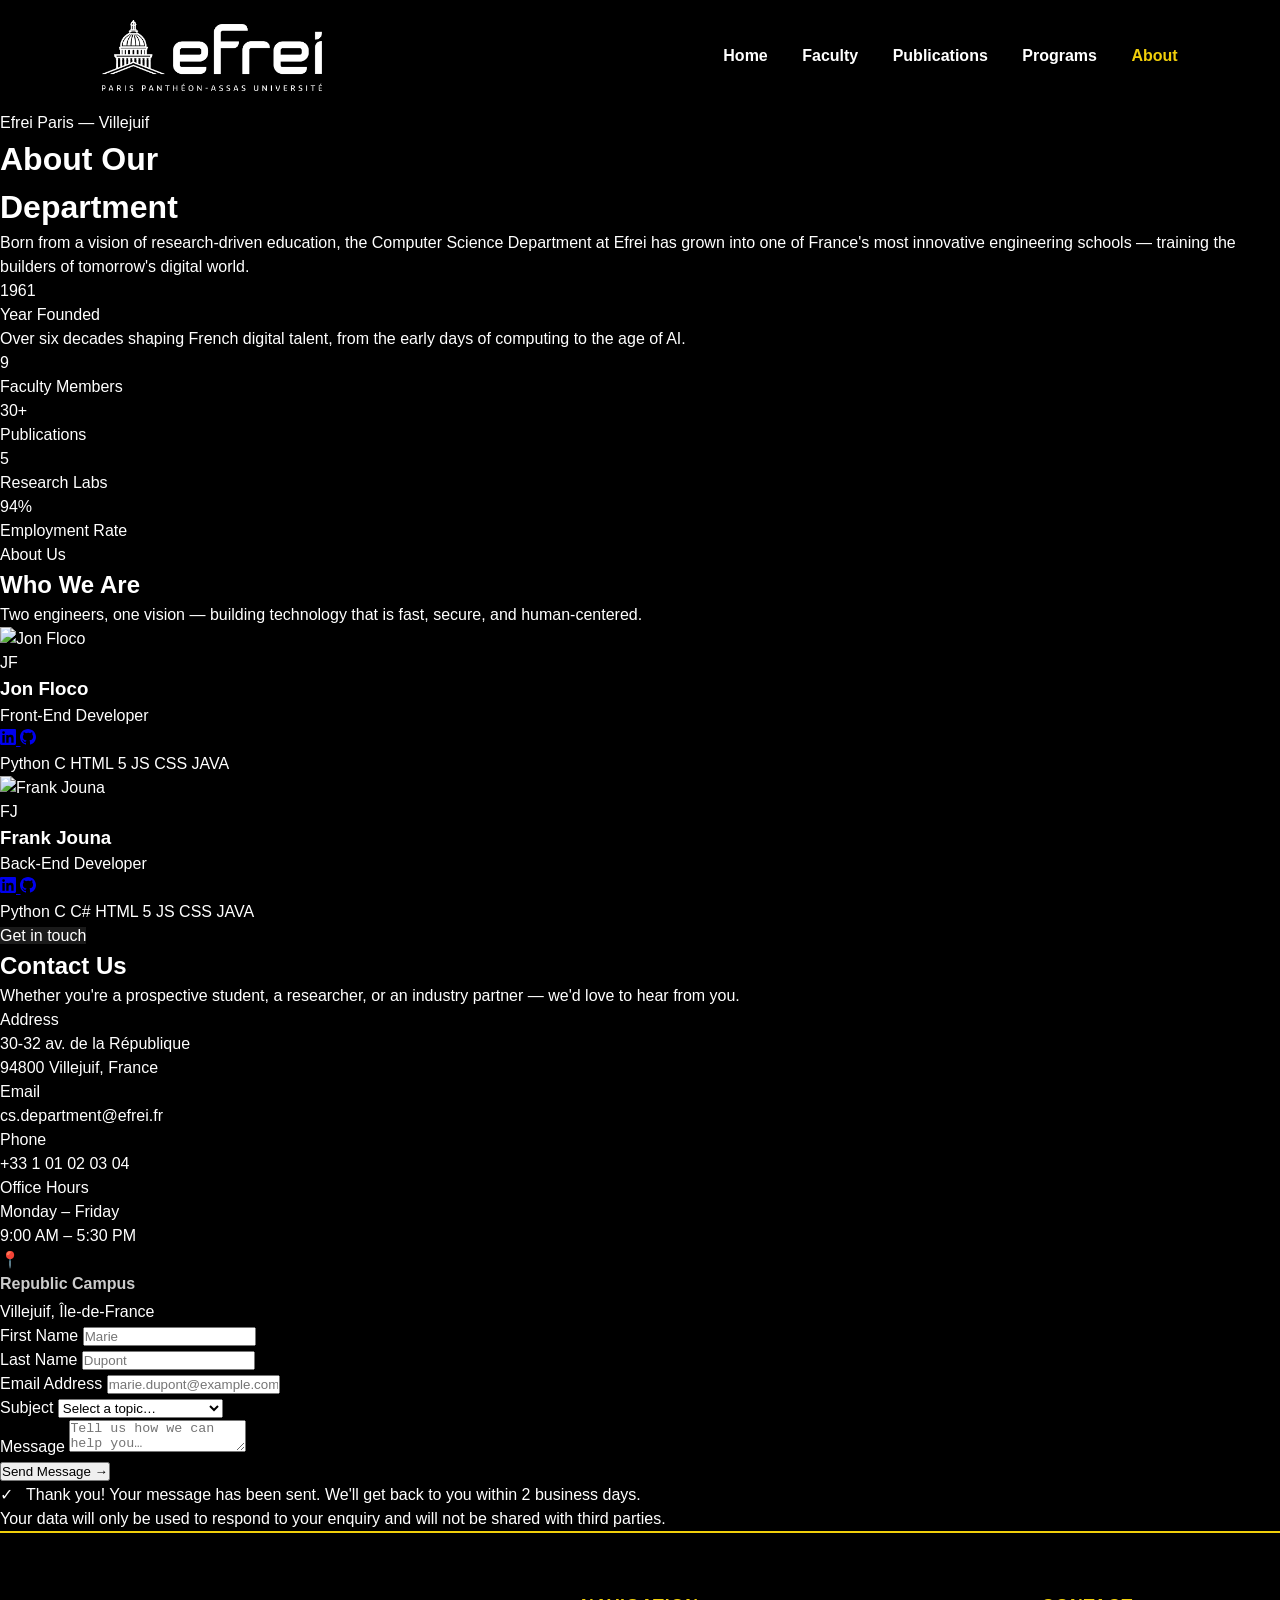
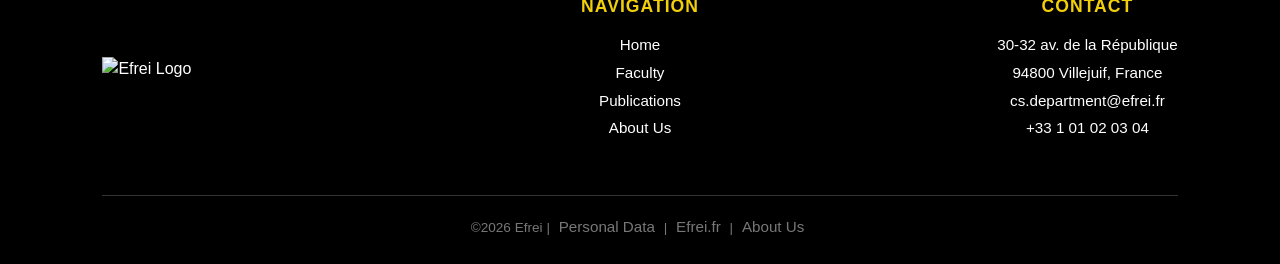
==== html/about.html @ e3a04078 "Refactor: move about.html script in an external file" ====
<!DOCTYPE html>
<html lang="fr">
<head>
    <meta charset="UTF-8">
    <meta name="viewport" content="width=device-width, initial-scale=1.0">
    <title>About Us - Efrei CS Department</title>
    <link rel="stylesheet" href="../css/style.css">
</head>
<body>

<!-- ══ HEADER ══ -->
<header class="header">
    <img class="logo-efrei" src="../img/logoEfrei.png" alt="Efrei Logo" />
    <nav class="navbar">
        <a href="../index.html">Home</a>
        <a href="faculty.html">Faculty</a>
        <a href="publications.html">Publications</a>
        <a href="programs.html">Programs</a>
        <a href="about.html" class="active">About</a>
    </nav>
</header>

<!-- ══ MAIN ══ -->
<main>

    <!-- Hero -->
    <div class="about-hero">
        <div>
            <span class="about-hero-eyebrow">Efrei Paris — Villejuif</span>
            <h1 class="about-hero-title">
                About <span>Our</span><br>Department
            </h1>
            <p class="about-hero-desc">
                Born from a vision of research-driven education, the Computer Science Department at Efrei
                has grown into one of France's most innovative engineering schools — training the builders
                of tomorrow's digital world.
            </p>
        </div>
        <div class="about-hero-right">
            <div class="about-stat-card">
                <div class="stat-number">1961</div>
                <div class="stat-label">Year Founded</div>
                <div class="stat-desc">Over six decades shaping French digital talent, from the early days of computing to the age of AI.</div>
            </div>
            <div class="about-stat-card">
                <div class="stat-number">9</div>
                <div class="stat-label">Faculty Members</div>
            </div>
            <div class="about-stat-card">
                <div class="stat-number">30+</div>
                <div class="stat-label">Publications</div>
            </div>
            <div class="about-stat-card">
                <div class="stat-number">5</div>
                <div class="stat-label">Research Labs</div>
            </div>
            <div class="about-stat-card">
                <div class="stat-number">94%</div>
                <div class="stat-label">Employment Rate</div>
            </div>
        </div>
    </div>

    <!-- About Us Section -->
    <!-- About Us Section -->
    <section class="about-section" id="about">
        <div class="about-section-left">
            <span class="section-tag">About Us</span>
            <h2 class="about-section-title">Who <span>We</span> Are</h2>
            <div class="missions-accent-line"></div>
            <p class="about-lead">
                Two engineers, one vision — building technology that is fast, secure, and human-centered.
            </p>
        </div>

        <div class="team-grid">

            <!-- Jon -->
            <div class="team-card">
                <div class="team-card-photo">
                    <img src="../img/lolo.png" alt="Jon Floco" onerror="this.parentElement.classList.add('no-photo')">
                    <div class="team-card-photo-fallback">JF</div>
                </div>
                <div class="team-card-body">
                    <div class="team-card-header">
                        <div>
                            <h3 class="team-card-name">Jon Floco</h3>
                            <span class="team-card-role">Front-End Developer</span>
                        </div>
                        <div class="team-card-socials">
                            <a href="#" class="team-social-link" title="LinkedIn">
                                <svg width="16" height="16" viewBox="0 0 24 24" fill="currentColor"><path d="M20.45 20.45h-3.55v-5.57c0-1.33-.03-3.04-1.85-3.04-1.85 0-2.13 1.45-2.13 2.94v5.67H9.37V9h3.41v1.56h.05c.47-.9 1.63-1.85 3.35-1.85 3.58 0 4.25 2.36 4.25 5.43v6.31zM5.34 7.43a2.06 2.06 0 1 1 0-4.12 2.06 2.06 0 0 1 0 4.12zm1.78 13.02H3.56V9h3.56v11.45zM22.22 0H1.77C.79 0 0 .77 0 1.72v20.56C0 23.23.79 24 1.77 24h20.45c.98 0 1.78-.77 1.78-1.72V1.72C24 .77 23.2 0 22.22 0z"/></svg>
                            </a>
                            <a href="#" class="team-social-link" title="GitHub">
                                <svg width="16" height="16" viewBox="0 0 24 24" fill="currentColor"><path d="M12 0C5.37 0 0 5.37 0 12c0 5.3 3.44 9.8 8.2 11.38.6.1.82-.26.82-.58v-2.03c-3.34.72-4.04-1.6-4.04-1.6-.55-1.4-1.34-1.77-1.34-1.77-1.09-.74.08-.73.08-.73 1.2.08 1.84 1.24 1.84 1.24 1.07 1.83 2.8 1.3 3.49 1 .1-.78.42-1.3.76-1.6-2.67-.3-5.47-1.33-5.47-5.93 0-1.31.47-2.38 1.24-3.22-.14-.3-.54-1.52.1-3.18 0 0 1.01-.32 3.3 1.23a11.5 11.5 0 0 1 3-.4c1.02 0 2.04.13 3 .4 2.28-1.55 3.29-1.23 3.29-1.23.64 1.66.24 2.88.12 3.18.77.84 1.23 1.91 1.23 3.22 0 4.61-2.81 5.63-5.48 5.92.43.37.81 1.1.81 2.22v3.29c0 .32.22.69.83.57C20.57 21.8 24 17.3 24 12c0-6.63-5.37-12-12-12z"/></svg>
                            </a>
                        </div>
                    </div>
                    <div class="team-card-skills">
                        <span class="skill-tag">Python</span>
                        <span class="skill-tag">C</span>
                        <span class="skill-tag">HTML 5</span>
                        <span class="skill-tag">JS</span>
                        <span class="skill-tag">CSS</span>
                        <span class="skill-tag">JAVA</span>
                    </div>
                </div>
            </div>

            <!-- Frank -->
            <div class="team-card">
                <div class="team-card-photo">
                    <img src="../img/mat.png" alt="Frank Jouna" onerror="this.parentElement.classList.add('no-photo')">
                    <div class="team-card-photo-fallback">FJ</div>
                </div>
                <div class="team-card-body">
                    <div class="team-card-header">
                        <div>
                            <h3 class="team-card-name">Frank Jouna</h3>
                            <span class="team-card-role">Back-End Developer</span>
                        </div>
                        <div class="team-card-socials">
                            <a href="#" class="team-social-link" title="LinkedIn">
                                <svg width="16" height="16" viewBox="0 0 24 24" fill="currentColor"><path d="M20.45 20.45h-3.55v-5.57c0-1.33-.03-3.04-1.85-3.04-1.85 0-2.13 1.45-2.13 2.94v5.67H9.37V9h3.41v1.56h.05c.47-.9 1.63-1.85 3.35-1.85 3.58 0 4.25 2.36 4.25 5.43v6.31zM5.34 7.43a2.06 2.06 0 1 1 0-4.12 2.06 2.06 0 0 1 0 4.12zm1.78 13.02H3.56V9h3.56v11.45zM22.22 0H1.77C.79 0 0 .77 0 1.72v20.56C0 23.23.79 24 1.77 24h20.45c.98 0 1.78-.77 1.78-1.72V1.72C24 .77 23.2 0 22.22 0z"/></svg>
                            </a>
                            <a href="#" class="team-social-link" title="GitHub">
                                <svg width="16" height="16" viewBox="0 0 24 24" fill="currentColor"><path d="M12 0C5.37 0 0 5.37 0 12c0 5.3 3.44 9.8 8.2 11.38.6.1.82-.26.82-.58v-2.03c-3.34.72-4.04-1.6-4.04-1.6-.55-1.4-1.34-1.77-1.34-1.77-1.09-.74.08-.73.08-.73 1.2.08 1.84 1.24 1.84 1.24 1.07 1.83 2.8 1.3 3.49 1 .1-.78.42-1.3.76-1.6-2.67-.3-5.47-1.33-5.47-5.93 0-1.31.47-2.38 1.24-3.22-.14-.3-.54-1.52.1-3.18 0 0 1.01-.32 3.3 1.23a11.5 11.5 0 0 1 3-.4c1.02 0 2.04.13 3 .4 2.28-1.55 3.29-1.23 3.29-1.23.64 1.66.24 2.88.12 3.18.77.84 1.23 1.91 1.23 3.22 0 4.61-2.81 5.63-5.48 5.92.43.37.81 1.1.81 2.22v3.29c0 .32.22.69.83.57C20.57 21.8 24 17.3 24 12c0-6.63-5.37-12-12-12z"/></svg>
                            </a>
                        </div>
                    </div>
                    <div class="team-card-skills">
                        <span class="skill-tag">Python</span>
                        <span class="skill-tag">C</span>
                        <span class="skill-tag">C#</span>
                        <span class="skill-tag">HTML 5</span>
                        <span class="skill-tag">JS</span>
                        <span class="skill-tag">CSS</span>
                        <span class="skill-tag">JAVA</span>
                    </div>
                </div>
            </div>

        </div>
    </section>

    <!-- Contact Us Section -->
    <section class="contact-section" id="contact">
        <div class="contact-header">
            <div>
                <span class="section-tag" style="background:#1a1a1a;">Get in touch</span>
                <h2 class="contact-heading">Contact <span>Us</span></h2>
            </div>
            <p class="contact-subtext">
                Whether you're a prospective student, a researcher, or an industry partner —
                we'd love to hear from you.
            </p>
        </div>

        <div class="contact-layout">

            <!-- Info -->
            <div class="contact-info-block">
                <div class="contact-info-item">
                    <div class="contact-info-label">Address</div>
                    <div class="contact-info-value">
                        30-32 av. de la République<br>
                        94800 Villejuif, France
                    </div>
                </div>
                <div class="contact-info-item">
                    <div class="contact-info-label">Email</div>
                    <div class="contact-info-value">cs.department@efrei.fr</div>
                </div>
                <div class="contact-info-item">
                    <div class="contact-info-label">Phone</div>
                    <div class="contact-info-value">+33 1 01 02 03 04</div>
                </div>
                <div class="contact-info-item">
                    <div class="contact-info-label">Office Hours</div>
                    <div class="contact-info-value">
                        Monday – Friday<br>
                        9:00 AM – 5:30 PM
                    </div>
                </div>
                <div class="contact-map-placeholder">
                    <span>📍</span>
                    <div>
                        <strong style="color:#ccc; display:block; margin-bottom:4px;">Republic Campus</strong>
                        <span>Villejuif, Île-de-France</span>
                    </div>
                </div>
            </div>

            <!-- Form -->
            <div class="contact-form">
                <div class="form-row">
                    <div class="form-group">
                        <label class="form-label" for="firstName">First Name</label>
                        <input class="form-input" type="text" id="firstName" placeholder="Marie" required>
                    </div>
                    <div class="form-group">
                        <label class="form-label" for="lastName">Last Name</label>
                        <input class="form-input" type="text" id="lastName" placeholder="Dupont" required>
                    </div>
                </div>

                <div class="form-group">
                    <label class="form-label" for="email">Email Address</label>
                    <input class="form-input" type="email" id="email" placeholder="marie.dupont@example.com" required>
                </div>

                <div class="form-group">
                    <label class="form-label" for="subject">Subject</label>
                    <select class="form-select" id="subject">
                        <option value="" disabled selected>Select a topic…</option>
                        <option>Admissions &amp; Programs</option>
                        <option>Research Collaboration</option>
                        <option>Industry Partnership</option>
                        <option>Press &amp; Media</option>
                        <option>Other</option>
                    </select>
                </div>

                <div class="form-group">
                    <label class="form-label" for="message">Message</label>
                    <textarea class="form-textarea" id="message" placeholder="Tell us how we can help you…" required></textarea>
                </div>

                <button class="form-submit" onclick="handleSubmit(event)">
                    Send Message &#8594;
                </button>

                <div class="form-success" id="formSuccess">
                    ✓ &nbsp; Thank you! Your message has been sent. We'll get back to you within 2 business days.
                </div>

                <p class="form-note">
                    Your data will only be used to respond to your enquiry and will not be shared with third parties.
                </p>
            </div>
        </div>
    </section>

</main>

<!-- ══ FOOTER ══ -->
<footer class="footer">
    <div class="footer-main">
        <div class="footer-logo">
            <img class="logo-efrei-footer" src="img/logoEfrei.png" alt="Efrei Logo" />
        </div>
        <div class="footer-nav">
            <h3>NAVIGATION</h3>
            <a href="index.html">Home</a>
            <a href="html/faculty.html">Faculty</a>
            <a href="html/publications.html">Publications</a>
            <a href="about.html">About Us</a>
        </div>
        <div class="footer-contact">
            <div class="contact-info">
                <h3>CONTACT</h3>
                <p>30-32 av. de la République</p>
                <p>94800 Villejuif, France</p>
                <p>cs.department@efrei.fr</p>
                <p>+33 1 01 02 03 04</p>
            </div>
        </div>
    </div>
    <div class="footer-bottom">
        <p>©2026 Efrei | <a href="#">Personal Data</a> | <a href="https://efrei.fr">Efrei.fr</a> | <a href="#">About Us</a></p>
    </div>
</footer>

<script src="../js/scriptAbout.js"></script>

</body>
</html>
---- css/style.css ----
/* CONFIGURATION GÉNÉRALE */
* {
    box-sizing: border-box;
    margin: 0;
    padding: 0;
}

body {
    font-family: 'Inter', Helvetica, Arial, sans-serif;
    background-color: #000000;
    color: #ffffff;
    line-height: 1.5;
}

/* HEADER & NAVBAR */
.header {
    display: flex;
    justify-content: space-between;
    align-items: center;
    padding: 20px 8%;
    background-color: #000000;
}

.logo-efrei {
    width: 220px;
    height: auto;
}

.navbar a {
    color: #ffffff;
    text-decoration: none;
    margin-left: 30px;
    font-weight: 700;
}

.navbar a:hover, .navbar a.active {
    color: #f1cf0a;
}

/* HERO SECTION & CONTROLS */
.hero-section {
    background-color: #ffffff;
    color: #000000;
    padding: 80px 10%;
    text-align: center;
}

.page-title h1 {
    font-size: 3.5rem;
    margin-bottom: 15px;
}

.page-title p {
    font-size: 1.4rem;
    color: #555;
    margin-bottom: 80px;
}

.controls {
    display: flex;
    flex-direction: column;
    align-items: center;
    gap: 25px;
}

.search-box {
    display: flex;
    gap: 15px;
}

#searchInput, #roleFilter {
    padding: 15px 25px;
    font-size: 1rem;
    border: 2px solid #000;
    border-radius: 30px;
    width: 380px;
    outline: none;
}

#searchBtn {
    padding: 15px 35px;
    background-color: #000;
    color: #fff;
    border: none;
    border-radius: 10px;
    cursor: pointer;
    font-weight: bold;
    transition: all 0.3s ease;
}

#searchBtn:hover {
    background-color: #f1cf0a;
    color: #000;
    transform: translateY(-2px);
}

.filter-sort-row {
    display: flex;
    justify-content: space-between;
    align-items: center;
    width: 100%;
    max-width: 1100px;
}

.category-buttons {
    display: flex;
    gap: 15px;
}

.cat-btn {
    background: #000;
    color: #fff;
    border: none;
    padding: 12px 25px;
    border-radius: 30px;
    cursor: pointer;
    font-weight: 600;
    transition: 0.3s;
}

.cat-btn.active, .cat-btn:hover {
    background: #f1cf0a;
    color: #000;
}

.sort-box {
    display: flex;
    align-items: center;
    gap: 10px;
    color: #000;
    font-weight: bold;
}

.sort-box select {
    background: #fff;
    color: #000;
    border: 1px solid #ccc;
    border-radius: 5px;
    padding: 8px 15px;
    outline: none;
    font-weight: bold;
    cursor: pointer;
}

/* FACULTY */
.faculty-grid {
    background-color: #000000;
    display: grid;
    grid-template-columns: repeat(3, 1fr);
    gap: 40px;
    padding: 60px 10%;
    max-width: 1400px;
    margin: 0 auto;
}

.person-card {
    background-color: #ffffff;
    color: #000000;
    padding: 30px;
    border-radius: 15px;
    text-align: center;
    cursor: pointer;
    transition: all 0.3s ease-in-out;
    box-shadow: 0 4px 15px rgba(0, 0, 0, 0.1);
    position: relative;
    top: 0;
}

.person-card:hover {
    transform: translateY(-10px) scale(1.02);
    box-shadow: 0 15px 30px rgba(241, 207, 10, 0.2);
}

.person-card:hover .name {
    color: #f1cf0a;
    transition: color 0.3s ease;
}

.person-card:hover .photo-area {
    background-color: #d0d0d0;
    transition: background-color 0.3s ease;
}

.photo-area {
    width: 100%;
    aspect-ratio: 1 / 1;
    object-fit: cover;
    object-position: center;

    border-radius: 10px;
    margin-bottom: 20px;
}

.modal-photo {
    width: 180px;
    height: 180px;
    object-fit: cover;
    object-position: center;
    border-radius: 15px;
    background-color: #e0e0e0;
}

.name {
    font-size: 1.6rem;
    font-weight: 800;
    margin-bottom: 8px;
}

.role {
    font-size: 1.1rem;
    color: #666;
}

/* PUBLICATIONS */
.publications-list {
    background: #000;
    padding: 60px 10%;
}

.pub-card {
    background: #fff;
    color: #000;
    display: flex;
    margin-bottom: 30px;
    border-radius: 10px;
    overflow: hidden;
    height: 220px;
}

.pub-image {
    width: 250px;
    background: #e0e0e0;
    flex-shrink: 0;

    object-fit: cover;
    object-position: center;
}

.pub-content {
    padding: 25px;
    flex-grow: 1;
    display: flex;
    flex-direction: column;
    position: relative;
}

.pub-meta {
    color: #666;
    font-size: 0.9rem;
    margin-bottom: 10px;
}

.pub-title {
    font-size: 1.5rem;
    margin-bottom: 15px;
}

.pub-desc {
    color: #444;
    line-height: 1.4;
}

.read-btn {
    position: absolute;
    bottom: 20px;
    right: 25px;
    background: #000;
    color: #fff;
    padding: 8px 25px;
    border-radius: 5px;
    cursor: pointer;
    transition: all 0.3s ease;
    border: none;
}

.read-btn:hover {
    background: #f1cf0a;
    color: #000;
    transform: scale(1.1);
}

/* PROGRAMS */
.programs-container {
    background-color: #000;
    padding: 60px 10%;
}

.year-row {
    margin-bottom: 80px;
    transition: opacity 0.4s ease;
}

.year-title {
    color: #fff;
    font-size: 2.5rem;
    margin-bottom: 30px;
    border-left: 5px solid #f1cf0a;
    padding-left: 20px;
}

.carousel-container {
    overflow-x: auto;
    padding: 20px 0;
    scrollbar-width: none;
}

.carousel-container::-webkit-scrollbar {
    display: none;
}

.carousel-track {
    display: flex;
    gap: 40px;
    perspective: 1000px;
}

.course-card {
    min-width: 45%;
    background: #fff;
    color: #000;
    padding: 30px;
    border-radius: 20px;
    cursor: pointer;
    transition: transform 0.3s ease, box-shadow 0.3s ease;
    position: relative;
    top: 0;
}

.course-card:hover {
    transform: scale(1.05);
    box-shadow: 0 15px 35px rgba(241, 207, 10, 0.4);
}

.card-header {
    display: flex;
    gap: 10px;
    margin-bottom: 20px;
}

.badge {
    background: #000;
    color: #fff;
    padding: 5px 12px;
    border-radius: 5px;
    font-size: 0.8rem;
    font-weight: bold;
    text-transform: uppercase;
}

.course-card h3 {
    font-size: 1.8rem;
    margin-bottom: 15px;
}

/* SYLLABUS */
.syllabus-table {
    width: 100%;
    border-collapse: collapse;
    margin-top: 20px;
    background: #fff;
    font-size: 0.9rem;
}

.syllabus-table td {
    padding: 12px 15px;
    border: 1px solid #eee;
    vertical-align: top;
    line-height: 1.4;
    color: #333;
}

table.syllabus-table td.syll-cat {
    width: 150px;
    font-weight: bold;
    background-color: #f9f9f9;
    color: #004a99;
    text-transform: uppercase;
    font-size: 0.75rem;
}

.modal-divider {
    border: 0;
    height: 1px;
    background: #eee;
    margin: 30px 0;
}

.programs-modal {
    max-height: 90vh;
    overflow-y: auto;
}

/* --- PLANNING & GRID --- */
.planning-header {
    display: flex;
    justify-content: space-between;
    align-items: center;
    margin-bottom: 20px;
}

.nav-btn {
    background: #000;
    color: #fff;
    border: none;
    padding: 8px 15px;
    border-radius: 5px;
    cursor: pointer;
    font-weight: bold;
    transition: 0.3s;
}

.nav-btn:hover {
    background: #f1cf0a;
    color: #000;
}

#weekLabel {
    font-weight: bold;
    min-width: 150px;
    text-align: center;
}

.calendar-grid {
    display: grid;
    grid-template-columns: repeat(5, 1fr);
    gap: 10px;
    background: #f4f4f4;
    padding: 15px;
    border-radius: 10px;
}

.day-column {
    display: flex;
    flex-direction: column;
    gap: 10px;
    background: #fff;
    border-radius: 8px;
    padding: 10px;
    min-height: 300px;
}

.day-header {
    font-weight: bold;
    text-align: center;
    padding-bottom: 10px;
    border-bottom: 2px solid #eee;
    margin-bottom: 5px;
}

.day-header.active {
    color: #f1cf0a;
}

.event-cell {
    min-height: 60px;
    display: flex;
    align-items: center;
}

.event-bar {
    width: 100%;
    padding: 8px;
    font-size: 0.75rem;
    font-weight: bold;
    border-radius: 5px;
    line-height: 1.2;
}

.event-bar.empty {
    background: transparent;
    border: none;
}

.calendar-base {
    display: none;
    background: #f9f9f9;
    border-radius: 15px;
    padding: 20px;
    margin-top: 20px;
}

.calendar-base.active-week {
    display: block;
    animation: fadeIn 0.4s;
}

.cyan {
    background: #e0fbff;
    border-left: 4px solid #00d1ff;
    color: #007086;
}

.yellow {
    background: #fff9e0;
    border-left: 4px solid #f1cf0a;
    color: #856d00;
}

/* --- MODALS (FACULTY & PUBS) --- */
.modal {
    display: none;
    position: fixed;
    z-index: 1000;
    left: 0;
    top: 0;
    width: 100%;
    height: 100%;
    background-color: rgba(0, 0, 0, 0.6);
    backdrop-filter: blur(8px);
}

.modal-content {
    background-color: #fff;
    color: #000;
    margin: 5% auto;
    padding: 40px;
    border-radius: 20px;
    width: 60%;
    max-width: 800px;
    position: relative;
    animation: fadeIn 0.3s ease;
}

.close-modal {
    position: absolute;
    right: 25px;
    top: 15px;
    font-size: 35px;
    font-weight: bold;
    cursor: pointer;
}

.modal-header {
    display: flex;
    gap: 30px;
    margin-bottom: 30px;
    align-items: center;
}

.modal-photo {
    width: 180px;
    height: 180px;
    background-color: #e0e0e0;
    border-radius: 15px;
    flex-shrink: 0;
}

.modal-info h2 {
    font-size: 2.5rem;
    margin-bottom: 5px;
}

.modal-info p {
    font-size: 1.3rem;
    color: #f1cf0a;
    font-weight: bold;
}

.modal-body h3 {
    margin: 20px 0 10px 0;
    border-bottom: 2px solid #f1cf0a;
    display: inline-block;
}

.modal-body p {
    font-size: 1.1rem;
    line-height: 1.6;
    color: #333;
}

.pub-modal-size {
    width: 80%;
    max-width: 900px;
    padding: 50px;
}

.pub-modal-header-split {
    display: flex;
    border-bottom: 2px solid #eee;
    padding-bottom: 30px;
    margin-bottom: 30px;
}

.modal-section-left, .modal-section-right {
    flex: 1;
    display: flex;
    flex-direction: column;
    align-items: center;
    justify-content: center;
}

.modal-section-left {
    border-right: 1px solid #eee;
}

.modal-image-placeholder, .author-photo-placeholder {
    width: 200px;
    height: 200px;
    background-color: #e0e0e0;
    border-radius: 10px;
    margin-bottom: 15px;
}

.modal-meta-text, .modal-author-name {
    font-weight: bold;
    font-size: 1.1rem;
    color: #333;
}

.pub-modal-body h2 {
    margin-bottom: 20px;
    font-size: 2.2rem;
}

.modal-text-content {
    line-height: 1.8;
    font-size: 1.1rem;
    color: #333;
}

.modal-divider {
    border: 0;
    height: 4px;
    background: #f1cf0a;
    width: 60px;
    margin-bottom: 20px;
}

@keyframes fadeIn {
    from { opacity: 0; transform: translateY(-20px); }
    to { opacity: 1; transform: translateY(0); }
}

/* FOOTER */
.footer {
    padding: 60px 8% 20px 8%;
    background-color: #000;
    border-top: 2px solid #f1cf0a;
}

.footer-main {
    display: flex;
    justify-content: space-between;
    align-items: center;
    margin-bottom: 50px;
}

.footer-logo {
    flex: 1;
    display: flex;
    justify-content: flex-start;
}

.logo-efrei-footer {
    width: 280px;
    height: auto;
}

.footer-nav {
    flex: 1;
    text-align: center;
}

.footer-contact {
    flex: 1;
    display: flex;
    flex-direction: column;
    align-items: flex-end;
}

.contact-info {
    text-align: center;
}

.footer h3 {
    color: #f1cf0a;
    margin-bottom: 15px;
    font-size: 1.1rem;
    letter-spacing: 1px;
}

.footer a, .footer p {
    color: #ffffff;
    text-decoration: none;
    margin-bottom: 5px;
    display: block;
    font-size: 0.95rem;
}

.footer-bottom {
    border-top: 1px solid #333;
    padding-top: 20px;
    text-align: center;
}

.footer-bottom p {
    font-size: 0.85rem;
    color: #777;
    white-space: nowrap;
}

.footer-bottom a {
    display: inline;
    margin: 0 5px;
    color: #777;
    text-decoration: none;
}

/* home page */

.home-page {
    background-color: #ffffff;
    color: #000;
    padding: 50px 8%;
}

.home-hero-title {
    font-family: 'Courier New', Courier, monospace;
    font-size: 2rem;
    font-weight: 700;
    color: #000000;
    margin-bottom: 12px;
    letter-spacing: 1px;
}

.home-hero-divider {
    width: 90px;
    height: 4px;
    background-color: #000;
    margin-bottom: 35px;
}

.campus-block {
    margin-bottom: 8px;
}

.image-campus-efrei {
    width: 100%;
    max-width: 780px;
    display: block;
    border-radius: 4px;
}

.campus-caption {
    font-size: 0.75rem;
    color: #000;
    margin-top: 6px;
    margin-bottom: 35px;
}

.campus-caption::before {
    content: '\25A0  ';
}

.missions-title {
    font-size: 1.4rem;
    font-weight: 700;
    color: #000;
    margin-bottom: 16px;
}

.missions-divider {
    width: 70px;
    height: 4px;
    background-color: #000000;
    margin-bottom: 20px;
}

.missions-text {
    font-size: 0.9rem;
    color: #000;
    line-height: 1.7;
    max-width: 780px;
    margin-bottom: 60px;
}

.news-section {
    display: flex;
    gap: 40px;
    align-items: flex-end;
}

.news-image {
    width: 290px;
    min-width: 290px;
    height: 170px;
    object-fit: cover;
    border-radius: 4px;
    background-color: #333;
    flex-shrink: 0;
}

.news-content {
    flex: 1;
}

.news-title {
    font-size: 1.5rem;
    font-weight: 700;
    color: #000;
    margin-bottom: 16px;
}

.news-divider {
    width: 70px;
    height: 4px;
    background-color: #000000;
    margin-bottom: 20px;
}

.news-list {
    list-style: none;
    padding: 0;
    margin: 0;
}

.news-list li {
    display: flex;
    align-items: flex-start;
    gap: 10px;
    font-size: 0.9rem;
    font-weight: 700;
    color: #000;
    margin-bottom: 20px;
    line-height: 1.4;
}

.news-list li::before {
    content: '\25A0';
    color: #000;
    font-size: 0.7rem;
    margin-top: 3px;
    flex-shrink: 0;
}

/* RESPONSIVITY */
@media (max-width: 1100px) {
    .faculty-grid { grid-template-columns: repeat(2, 1fr); }
    .modal-content { width: 85%; }
}

@media (max-width: 768px) {
    .faculty-grid { grid-template-columns: 1fr; }
    .hero-section { padding: 40px 5%; }
    .page-title p { margin-bottom: 40px; }
    .footer-main { flex-direction: column; gap: 40px; }
    .footer-contact { align-items: center; }
    .logo-efrei-footer { width: 200px; }
    .pub-card { flex-direction: column; height: auto; }
    .pub-image { width: 100%; height: 200px; }
    .calendar-grid { grid-template-columns: 1fr; }
    .modal-header { flex-direction: column; text-align: center; }
}
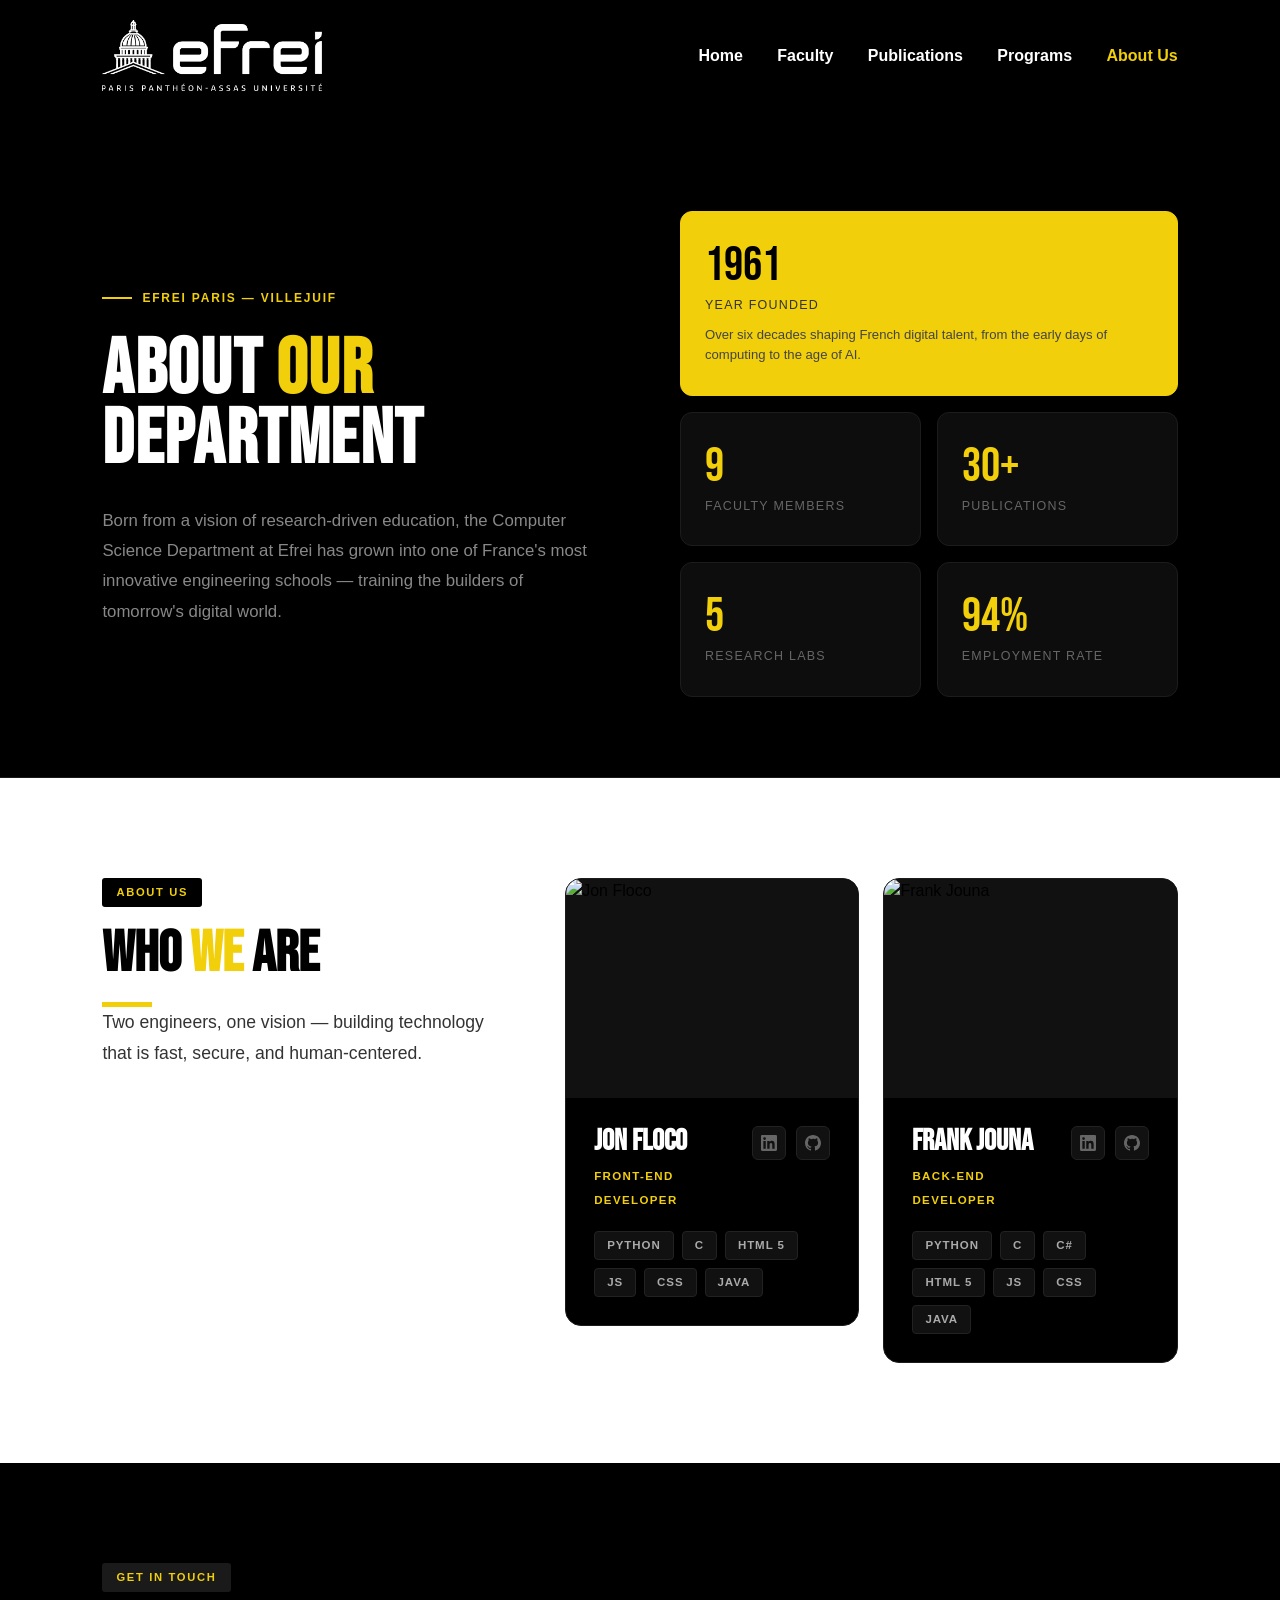
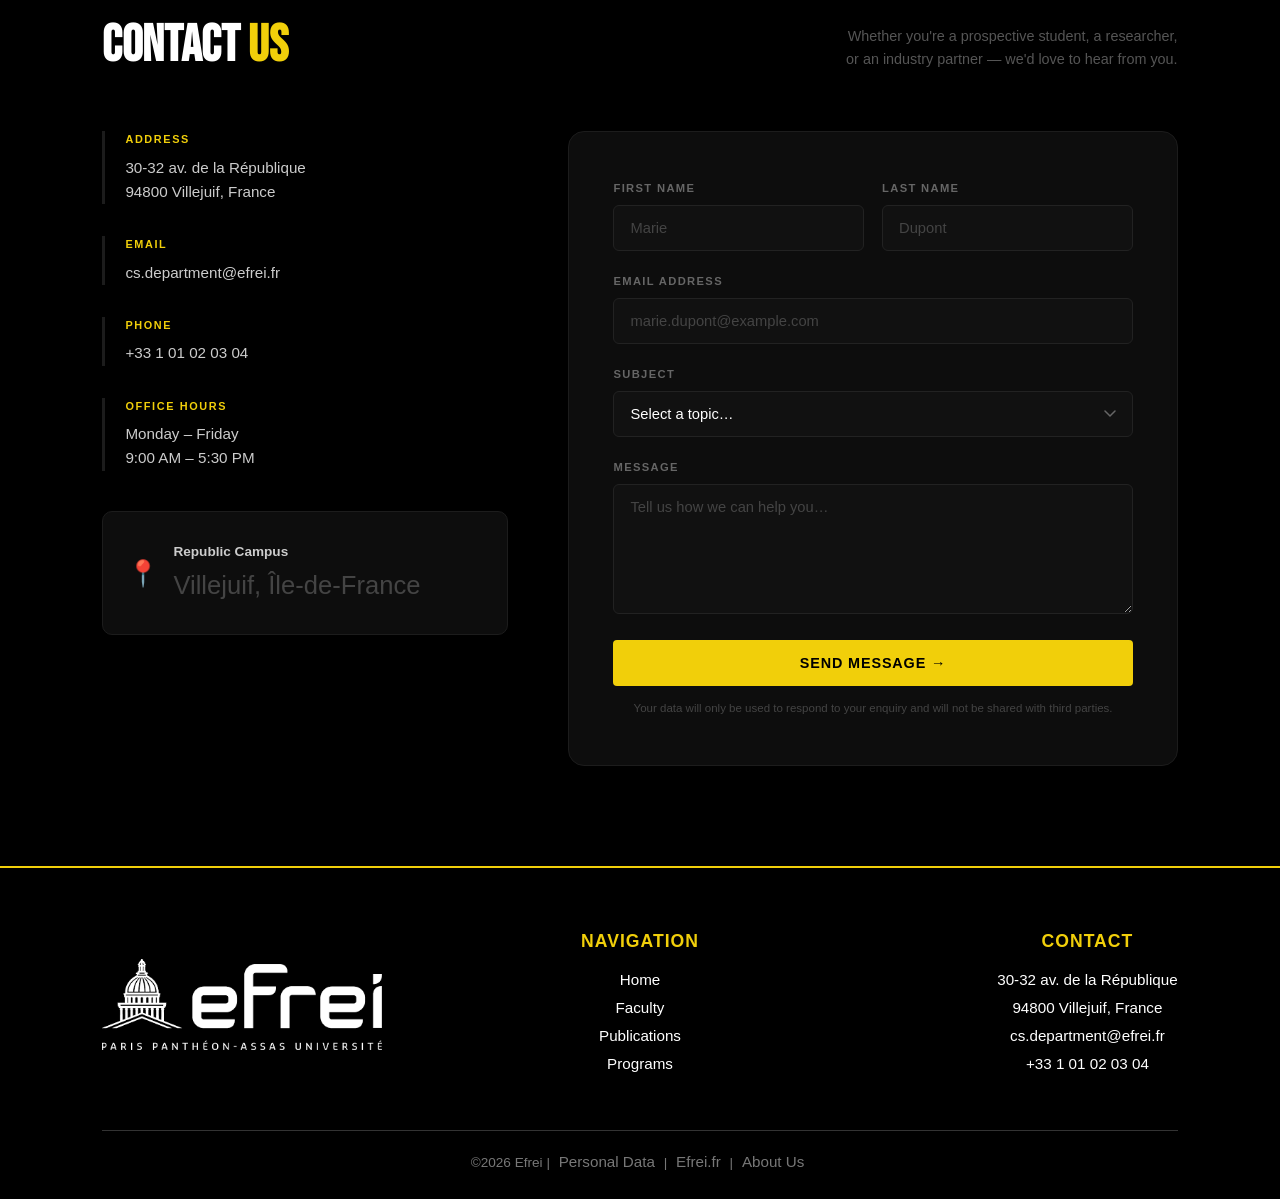
==== commit bbaaeda5: "small adjustments" ====
--- a/html/about.html
+++ b/html/about.html
@@ -12,11 +12,11 @@
 <header class="header">
     <img class="logo-efrei" src="../img/logoEfrei.png" alt="Efrei Logo" />
     <nav class="navbar">
-        <a href="../index.html">Home</a>
+        <a href="index.html">Home</a>
         <a href="faculty.html">Faculty</a>
         <a href="publications.html">Publications</a>
         <a href="programs.html">Programs</a>
-        <a href="about.html" class="active">About</a>
+        <a href="about.html" class="active">About Us</a>
     </nav>
 </header>
 
@@ -78,7 +78,7 @@
             <!-- Jon -->
             <div class="team-card">
                 <div class="team-card-photo">
-                    <img src="../img/lolo.png" alt="Jon Floco" onerror="this.parentElement.classList.add('no-photo')">
+                    <img src="../img/lolo.png" alt="Jon Floco">
                     <div class="team-card-photo-fallback">JF</div>
                 </div>
                 <div class="team-card-body">
@@ -110,7 +110,7 @@
             <!-- Frank -->
             <div class="team-card">
                 <div class="team-card-photo">
-                    <img src="../img/mat.png" alt="Frank Jouna" onerror="this.parentElement.classList.add('no-photo')">
+                    <img src="../img/mat.png" alt="Frank Jouna">
                     <div class="team-card-photo-fallback">FJ</div>
                 </div>
                 <div class="team-card-body">
@@ -247,14 +247,14 @@
 <footer class="footer">
     <div class="footer-main">
         <div class="footer-logo">
-            <img class="logo-efrei-footer" src="img/logoEfrei.png" alt="Efrei Logo" />
+            <img class="logo-efrei-footer" src="../img/logoEfrei.png" alt="Efrei Logo" />
         </div>
         <div class="footer-nav">
             <h3>NAVIGATION</h3>
             <a href="index.html">Home</a>
-            <a href="html/faculty.html">Faculty</a>
-            <a href="html/publications.html">Publications</a>
-            <a href="about.html">About Us</a>
+            <a href="faculty.html">Faculty</a>
+            <a href="publications.html">Publications</a>
+            <a href="programs.html">Programs</a>
         </div>
         <div class="footer-contact">
             <div class="contact-info">
@@ -267,7 +267,7 @@
         </div>
     </div>
     <div class="footer-bottom">
-        <p>©2026 Efrei | <a href="#">Personal Data</a> | <a href="https://efrei.fr">Efrei.fr</a> | <a href="#">About Us</a></p>
+        <p>©2026 Efrei | <a href="#">Personal Data</a> | <a href="https://efrei.fr">Efrei.fr</a> | <a href="about.html">About Us</a></p>
     </div>
 </footer>
 
--- a/css/style.css
+++ b/css/style.css
@@ -1,4 +1,7 @@
 /* CONFIGURATION GÉNÉRALE */
+
+@import url('https://fonts.googleapis.com/css2?family=Bebas+Neue&family=DM+Sans:ital,opsz,wght@0,9..40,300;0,9..40,400;0,9..40,700;1,9..40,300&display=swap');
+
 * {
     box-sizing: border-box;
     margin: 0;
@@ -46,7 +49,8 @@
 }
 
 .page-title h1 {
-    font-size: 3.5rem;
+    font-family: 'Bebas Neue', sans-serif;
+    font-size: clamp(4rem, 7vw, 8rem);
     margin-bottom: 15px;
 }
 
@@ -706,131 +710,958 @@
     text-decoration: none;
 }
 
-/* home page */
+/* HOME PAGE */
 
 .home-page {
-    background-color: #ffffff;
-    color: #000;
-    padding: 50px 8%;
+    background-color: #000;
+    color: #fff;
+    overflow-x: hidden;
+}
+
+/* Hero split */
+.home-hero {
+    min-height: 92vh;
+    display: grid;
+    grid-template-columns: 1fr 1fr;
+}
+
+.home-hero-left {
+    display: flex;
+    flex-direction: column;
+    justify-content: center;
+    padding: 80px 6%;
+}
+
+.home-hero-eyebrow {
+    display: inline-flex;
+    align-items: center;
+    gap: 10px;
+    font-size: 0.75rem;
+    font-weight: 700;
+    letter-spacing: 0.15em;
+    text-transform: uppercase;
+    color: #f1cf0a;
+    margin-bottom: 28px;
+    animation: fadeUp 0.6s ease both;
+}
+
+.home-hero-eyebrow::before {
+    content: '';
+    width: 30px;
+    height: 2px;
+    background: #f1cf0a;
 }
 
 .home-hero-title {
-    font-family: 'Courier New', Courier, monospace;
+    font-family: 'Bebas Neue', sans-serif;
+    font-size: clamp(4rem, 7vw, 8rem);
+    line-height: 0.92;
+    letter-spacing: 0.02em;
+    color: #fff;
+    margin-bottom: 30px;
+    animation: fadeUp 0.7s 0.1s ease both;
+}
+
+.home-hero-title span {
+    color: #f1cf0a;
+    display: block;
+}
+
+.home-hero-desc {
+    font-size: 1rem;
+    color: #aaa;
+    line-height: 1.7;
+    max-width: 420px;
+    margin-bottom: 44px;
+    font-weight: 300;
+    animation: fadeUp 0.7s 0.2s ease both;
+}
+
+.home-hero-cta {
+    display: flex;
+    gap: 16px;
+    animation: fadeUp 0.7s 0.3s ease both;
+}
+
+.btn-primary {
+    background: #f1cf0a;
+    color: #000;
+    padding: 14px 32px;
+    border-radius: 4px;
+    font-weight: 700;
+    font-size: 0.9rem;
+    letter-spacing: 0.05em;
+    text-transform: uppercase;
+    text-decoration: none;
+    transition: transform 0.2s, box-shadow 0.2s;
+}
+
+.btn-primary:hover {
+    transform: translateY(-3px);
+    box-shadow: 0 10px 30px rgba(241, 207, 10, 0.35);
+}
+
+.btn-ghost {
+    background: transparent;
+    color: #fff;
+    padding: 14px 32px;
+    border-radius: 4px;
+    border: 1px solid #444;
+    font-weight: 700;
+    font-size: 0.9rem;
+    letter-spacing: 0.05em;
+    text-transform: uppercase;
+    text-decoration: none;
+    transition: border-color 0.2s, color 0.2s;
+}
+
+.btn-ghost:hover {
+    border-color: #f1cf0a;
+    color: #f1cf0a;
+}
+
+.home-hero-stats {
+    display: flex;
+    gap: 40px;
+    margin-top: 60px;
+    padding-top: 40px;
+    border-top: 1px solid #1f1f1f;
+    animation: fadeUp 0.7s 0.4s ease both;
+}
+
+.stat-number {
+    font-family: 'Bebas Neue', sans-serif;
+    font-size: 2.6rem;
+    color: #f1cf0a;
+    line-height: 1;
+}
+
+.stat-label {
+    font-size: 0.75rem;
+    color: #666;
+    text-transform: uppercase;
+    letter-spacing: 0.1em;
+    margin-top: 4px;
+}
+
+.home-hero-right {
+    position: relative;
+    overflow: hidden;
+}
+
+.home-hero-right img {
+    width: 100%;
+    height: 100%;
+    object-fit: cover;
+    display: block;
+    filter: brightness(0.7);
+    animation: zoomIn 1.2s ease both;
+}
+
+.home-hero-right-overlay {
+    position: absolute;
+    inset: 0;
+    background: linear-gradient(to right, #000 0%, transparent 40%);
+}
+
+.home-hero-right-label {
+    position: absolute;
+    bottom: 28px;
+    right: 24px;
+    font-size: 0.72rem;
+    color: rgba(255, 255, 255, 0.5);
+    letter-spacing: 0.1em;
+    text-transform: uppercase;
+    display: flex;
+    align-items: center;
+    gap: 8px;
+}
+
+.home-hero-right-label::before {
+    content: '■';
+    font-size: 0.6rem;
+    color: #f1cf0a;
+}
+
+/* Ticker */
+.ticker {
+    background: #f1cf0a;
+    padding: 10px 0;
+    overflow: hidden;
+    white-space: nowrap;
+}
+
+.ticker-track {
+    display: inline-flex;
+    animation: ticker 22s linear infinite;
+}
+
+.ticker-item {
+    color: #000;
+    font-weight: 700;
+    font-size: 0.8rem;
+    letter-spacing: 0.1em;
+    text-transform: uppercase;
+    padding: 0 40px;
+}
+
+.ticker-item::after {
+    content: ' ◆ ';
+    margin-left: 40px;
+    opacity: 0.4;
+}
+
+/* Missions */
+.missions-section {
+    background: #fff;
+    color: #000;
+    padding: 100px 6%;
+    display: grid;
+    grid-template-columns: 1fr 2fr;
+    gap: 80px;
+    align-items: start;
+}
+
+.section-tag {
+    display: inline-block;
+    background: #000;
+    color: #f1cf0a;
+    font-size: 0.7rem;
+    font-weight: 700;
+    letter-spacing: 0.15em;
+    text-transform: uppercase;
+    padding: 6px 14px;
+    border-radius: 3px;
+    margin-bottom: 20px;
+}
+
+.missions-heading {
+    font-family: 'Bebas Neue', sans-serif;
+    font-size: clamp(3rem, 5vw, 5rem);
+    line-height: 0.95;
+    color: #000;
+}
+
+.missions-accent-line {
+    width: 50px;
+    height: 5px;
+    background: #f1cf0a;
+    margin-top: 20px;
+}
+
+.missions-body {
+    font-size: 1.15rem;
+    line-height: 1.8;
+    color: #222;
+    font-weight: 300;
+    margin-bottom: 48px;
+}
+
+.pillars {
+    display: grid;
+    grid-template-columns: 1fr 1fr;
+    gap: 20px;
+}
+
+.pillar {
+    border: 1px solid #e0e0e0;
+    border-radius: 10px;
+    padding: 24px;
+    transition: border-color 0.25s, transform 0.25s;
+}
+
+.pillar:hover {
+    border-color: #f1cf0a;
+    transform: translateY(-4px);
+}
+
+.pillar-icon {
+    font-size: 1.5rem;
+    margin-bottom: 10px;
+}
+
+.pillar-title {
+    font-weight: 700;
+    font-size: 0.95rem;
+    color: #000;
+    margin-bottom: 6px;
+}
+
+.pillar-desc {
+    font-size: 0.82rem;
+    color: #666;
+    line-height: 1.5;
+}
+
+/* News */
+.news-section {
+    background: #000;
+    padding: 100px 6%;
+}
+
+.section-header {
+    display: flex;
+    justify-content: space-between;
+    align-items: flex-end;
+    margin-bottom: 50px;
+}
+
+.news-heading {
+    font-family: 'Bebas Neue', sans-serif;
+    font-size: clamp(2.5rem, 4vw, 4.5rem);
+    color: #fff;
+    line-height: 1;
+    margin-top: 8px;
+}
+
+.news-heading span { color: #f1cf0a; }
+
+.view-all-link {
+    font-size: 0.82rem;
+    font-weight: 700;
+    letter-spacing: 0.1em;
+    text-transform: uppercase;
+    color: #f1cf0a;
+    text-decoration: none;
+    display: flex;
+    align-items: center;
+    gap: 8px;
+    transition: gap 0.2s;
+}
+
+.view-all-link:hover { gap: 14px; }
+
+.news-grid {
+    display: grid;
+    grid-template-columns: 2fr 1fr 1fr;
+    gap: 20px;
+}
+
+.news-card {
+    background: #0d0d0d;
+    border-radius: 12px;
+    overflow: hidden;
+    border: 1px solid #1c1c1c;
+    transition: border-color 0.25s, transform 0.25s;
+    cursor: pointer;
+    display: flex;
+    flex-direction: column;
+}
+
+.news-card:hover {
+    border-color: #f1cf0a;
+    transform: translateY(-5px);
+}
+
+.news-card-img-placeholder {
+    width: 100%;
+    aspect-ratio: 16/9;
+    background: #111;
+    display: flex;
+    align-items: center;
+    justify-content: center;
     font-size: 2rem;
+    color: #333;
+}
+
+.news-card.featured .news-card-img-placeholder { aspect-ratio: 4/3; }
+
+.news-card-body {
+    padding: 22px 24px 28px;
+    flex: 1;
+    display: flex;
+    flex-direction: column;
+}
+
+.news-card-tag {
+    font-size: 0.68rem;
     font-weight: 700;
-    color: #000000;
-    margin-bottom: 12px;
-    letter-spacing: 1px;
-}
-
-.home-hero-divider {
-    width: 90px;
-    height: 4px;
-    background-color: #000;
-    margin-bottom: 35px;
-}
-
-.campus-block {
-    margin-bottom: 8px;
-}
-
-.image-campus-efrei {
-    width: 100%;
-    max-width: 780px;
+    letter-spacing: 0.12em;
+    text-transform: uppercase;
+    color: #f1cf0a;
+    margin-bottom: 10px;
+}
+
+.news-card-title {
+    font-weight: 700;
+    font-size: 1rem;
+    line-height: 1.4;
+    color: #fff;
+    margin-bottom: auto;
+}
+
+.news-card.featured .news-card-title { font-size: 1.4rem; }
+
+.news-card-date {
+    font-size: 0.75rem;
+    color: #555;
+    margin-top: 16px;
+    padding-top: 14px;
+    border-top: 1px solid #1c1c1c;
+}
+
+/* ── ABOUT HERO ── */
+.about-hero {
+    background: #000;
+    padding: 100px 8% 80px;
+    display: grid;
+    grid-template-columns: 1fr 1fr;
+    gap: 80px;
+    align-items: center;
+    border-bottom: 1px solid #1a1a1a;
+}
+
+.about-hero-eyebrow {
+    display: inline-flex;
+    align-items: center;
+    gap: 10px;
+    font-size: 0.75rem;
+    font-weight: 700;
+    letter-spacing: 0.15em;
+    text-transform: uppercase;
+    color: #f1cf0a;
+    margin-bottom: 28px;
+}
+
+.about-hero-eyebrow::before {
+    content: '';
+    width: 30px;
+    height: 2px;
+    background: #f1cf0a;
+}
+
+.about-hero-title {
+    font-family: 'Bebas Neue', sans-serif;
+    font-size: clamp(3.5rem, 6vw, 7rem);
+    line-height: 0.92;
+    letter-spacing: 0.02em;
+    color: #fff;
+    margin-bottom: 30px;
+}
+
+.about-hero-title span { color: #f1cf0a; }
+
+.about-hero-desc {
+    font-size: 1.05rem;
+    color: #888;
+    line-height: 1.8;
+    font-weight: 300;
+    max-width: 500px;
+}
+
+.about-hero-right {
+    display: grid;
+    grid-template-columns: 1fr 1fr;
+    gap: 16px;
+}
+
+.about-stat-card {
+    background: #0d0d0d;
+    border: 1px solid #1c1c1c;
+    border-radius: 12px;
+    padding: 30px 24px;
+    transition: border-color 0.25s, transform 0.25s;
+}
+
+.about-stat-card:hover {
+    border-color: #f1cf0a;
+    transform: translateY(-4px);
+}
+
+.about-stat-card:first-child {
+    grid-column: span 2;
+    background: #f1cf0a;
+    border-color: #f1cf0a;
+}
+
+.about-stat-card:first-child .stat-number { color: #000; }
+.about-stat-card:first-child .stat-label  { color: #333; }
+
+.about-stat-card .stat-number {
+    font-family: 'Bebas Neue', sans-serif;
+    font-size: 3rem;
+    color: #f1cf0a;
+    line-height: 1;
+}
+
+.about-stat-card .stat-label {
+    font-size: 0.78rem;
+    color: #666;
+    text-transform: uppercase;
+    letter-spacing: 0.1em;
+    margin-top: 6px;
+}
+
+.about-stat-card .stat-desc {
+    font-size: 0.82rem;
+    color: #555;
+    margin-top: 10px;
+    line-height: 1.5;
+}
+
+.about-stat-card:first-child .stat-desc { color: #444; }
+
+/* ── ABOUT SECTION ── */
+.about-section {
+    background: #fff;
+    color: #000;
+    padding: 100px 8%;
+    display: grid;
+    grid-template-columns: 1fr 1.6fr;
+    gap: 80px;
+    align-items: start;
+}
+
+.about-section-left {
+    position: sticky;
+    top: 40px;
+}
+
+.about-section-title {
+    font-family: 'Bebas Neue', sans-serif;
+    font-size: clamp(3rem, 4.5vw, 5rem);
+    line-height: 0.95;
+    color: #000;
+    margin-bottom: 20px;
+}
+
+.about-section-title span { color: #f1cf0a; }
+
+.about-lead {
+    font-size: 1.1rem;
+    color: #333;
+    line-height: 1.8;
+    font-weight: 300;
+    margin-bottom: 36px;
+}
+
+.about-body p {
+    font-size: 0.95rem;
+    color: #444;
+    line-height: 1.85;
+    margin-bottom: 20px;
+    font-weight: 300;
+}
+
+.about-body strong { color: #000; font-weight: 700; }
+
+.timeline {
+    margin-top: 48px;
+    border-top: 1px solid #eee;
+    padding-top: 40px;
+}
+
+.timeline-title {
+    font-size: 0.7rem;
+    font-weight: 700;
+    letter-spacing: 0.15em;
+    text-transform: uppercase;
+    color: #999;
+    margin-bottom: 28px;
+}
+
+.timeline-item {
+    display: flex;
+    gap: 24px;
+    margin-bottom: 28px;
+    align-items: flex-start;
+}
+
+.timeline-year {
+    font-family: 'Bebas Neue', sans-serif;
+    font-size: 1.6rem;
+    color: #f1cf0a;
+    line-height: 1;
+    min-width: 60px;
+}
+
+.timeline-content strong {
     display: block;
-    border-radius: 4px;
-}
-
-.campus-caption {
-    font-size: 0.75rem;
-    color: #000;
-    margin-top: 6px;
-    margin-bottom: 35px;
-}
-
-.campus-caption::before {
-    content: '\25A0  ';
-}
-
-.missions-title {
-    font-size: 1.4rem;
-    font-weight: 700;
-    color: #000;
-    margin-bottom: 16px;
-}
-
-.missions-divider {
-    width: 70px;
-    height: 4px;
-    background-color: #000000;
-    margin-bottom: 20px;
-}
-
-.missions-text {
-    font-size: 0.9rem;
-    color: #000;
-    line-height: 1.7;
-    max-width: 780px;
-    margin-bottom: 60px;
-}
-
-.news-section {
-    display: flex;
-    gap: 40px;
-    align-items: flex-end;
-}
-
-.news-image {
-    width: 290px;
-    min-width: 290px;
-    height: 170px;
-    object-fit: cover;
-    border-radius: 4px;
-    background-color: #333;
-    flex-shrink: 0;
-}
-
-.news-content {
-    flex: 1;
-}
-
-.news-title {
-    font-size: 1.5rem;
-    font-weight: 700;
-    color: #000;
-    margin-bottom: 16px;
-}
-
-.news-divider {
-    width: 70px;
-    height: 4px;
-    background-color: #000000;
-    margin-bottom: 20px;
-}
-
-.news-list {
-    list-style: none;
-    padding: 0;
-    margin: 0;
-}
-
-.news-list li {
-    display: flex;
-    align-items: flex-start;
-    gap: 10px;
     font-size: 0.9rem;
     font-weight: 700;
     color: #000;
+    margin-bottom: 4px;
+}
+
+.timeline-content p {
+    font-size: 0.82rem;
+    color: #666;
+    margin: 0;
+    line-height: 1.5;
+}
+
+.values-grid {
+    display: grid;
+    grid-template-columns: 1fr 1fr;
+    gap: 14px;
+    margin-top: 40px;
+}
+
+.value-card {
+    border: 1px solid #e0e0e0;
+    border-radius: 10px;
+    padding: 22px;
+    transition: border-color 0.25s, transform 0.25s;
+}
+
+.value-card:hover {
+    border-color: #f1cf0a;
+    transform: translateY(-3px);
+}
+
+.value-icon { font-size: 1.4rem; margin-bottom: 10px; }
+
+.value-title {
+    font-weight: 700;
+    font-size: 0.9rem;
+    color: #000;
+    margin-bottom: 6px;
+}
+
+.value-desc {
+    font-size: 0.8rem;
+    color: #666;
+    line-height: 1.5;
+}
+
+/* ── TEAM CARDS ── */
+.team-grid {
+    display: grid;
+    grid-template-columns: 1fr 1fr;
+    gap: 24px;
+    align-items: start;
+}
+
+.team-card {
+    background: #000;
+    border: 1px solid #1c1c1c;
+    border-radius: 16px;
+    overflow: hidden;
+    transition: border-color 0.25s, transform 0.25s;
+}
+
+.team-card:hover {
+    border-color: #f1cf0a;
+    transform: translateY(-5px);
+}
+
+.team-card-photo {
+    width: 100%;
+    aspect-ratio: 4 / 3;
+    background: #111;
+    position: relative;
+    overflow: hidden;
+}
+
+.team-card-photo img {
+    width: 100%;
+    height: 100%;
+    object-fit: cover;
+    object-position: center top;
+    display: block;
+}
+
+.team-card-photo-fallback {
+    position: absolute;
+    inset: 0;
+    display: none;
+    align-items: center;
+    justify-content: center;
+    font-family: 'Bebas Neue', sans-serif;
+    font-size: 4rem;
+    color: #f1cf0a;
+    letter-spacing: 0.05em;
+    background: #0d0d0d;
+}
+
+.team-card-photo.no-photo img { display: none; }
+.team-card-photo.no-photo .team-card-photo-fallback { display: flex; }
+
+.team-card-body {
+    padding: 28px;
+}
+
+.team-card-header {
+    display: flex;
+    justify-content: space-between;
+    align-items: flex-start;
     margin-bottom: 20px;
-    line-height: 1.4;
-}
-
-.news-list li::before {
-    content: '\25A0';
-    color: #000;
+}
+
+.team-card-name {
+    font-family: 'Bebas Neue', sans-serif;
+    font-size: 1.9rem;
+    color: #fff;
+    line-height: 1;
+    margin-bottom: 6px;
+}
+
+.team-card-role {
+    font-size: 0.72rem;
+    font-weight: 700;
+    letter-spacing: 0.12em;
+    text-transform: uppercase;
+    color: #f1cf0a;
+}
+
+.team-card-socials {
+    display: flex;
+    gap: 10px;
+}
+
+.team-social-link {
+    width: 34px;
+    height: 34px;
+    border-radius: 6px;
+    border: 1px solid #222;
+    background: #111;
+    color: #666;
+    display: flex;
+    align-items: center;
+    justify-content: center;
+    text-decoration: none;
+    transition: border-color 0.2s, color 0.2s, background 0.2s;
+}
+
+.team-social-link:hover {
+    border-color: #f1cf0a;
+    color: #f1cf0a;
+    background: #1a1700;
+}
+
+.team-card-skills {
+    display: flex;
+    flex-wrap: wrap;
+    gap: 8px;
+}
+
+.skill-tag {
+    background: #111;
+    border: 1px solid #222;
+    color: #aaa;
+    font-size: 0.72rem;
+    font-weight: 600;
+    letter-spacing: 0.08em;
+    text-transform: uppercase;
+    padding: 5px 12px;
+    border-radius: 4px;
+    transition: border-color 0.2s, color 0.2s;
+}
+
+.team-card:hover .skill-tag {
+    border-color: #2a2500;
+    color: #ccc;
+}
+
+/* ── CONTACT SECTION ── */
+.contact-section {
+    background: #000;
+    padding: 100px 8%;
+}
+
+.contact-header {
+    display: flex;
+    justify-content: space-between;
+    align-items: flex-end;
+    margin-bottom: 60px;
+}
+
+.contact-heading {
+    font-family: 'Bebas Neue', sans-serif;
+    font-size: clamp(2.5rem, 4vw, 4.5rem);
+    color: #fff;
+    line-height: 1;
+    margin-top: 8px;
+}
+
+.contact-heading span { color: #f1cf0a; }
+
+.contact-subtext {
+    font-size: 0.9rem;
+    color: #555;
+    max-width: 340px;
+    text-align: right;
+    line-height: 1.6;
+}
+
+.contact-layout {
+    display: grid;
+    grid-template-columns: 1fr 1.5fr;
+    gap: 60px;
+    align-items: start;
+}
+
+.contact-info-block {
+    display: flex;
+    flex-direction: column;
+    gap: 32px;
+}
+
+.contact-info-item {
+    border-left: 3px solid #1c1c1c;
+    padding-left: 20px;
+    transition: border-color 0.25s;
+}
+
+.contact-info-item:hover { border-color: #f1cf0a; }
+
+.contact-info-label {
+    font-size: 0.68rem;
+    font-weight: 700;
+    letter-spacing: 0.15em;
+    text-transform: uppercase;
+    color: #f1cf0a;
+    margin-bottom: 8px;
+}
+
+.contact-info-value {
+    font-size: 0.95rem;
+    color: #ccc;
+    line-height: 1.6;
+}
+
+.contact-map-placeholder {
+    margin-top: 8px;
+    background: #0d0d0d;
+    border: 1px solid #1c1c1c;
+    border-radius: 10px;
+    padding: 30px 24px;
+    display: flex;
+    align-items: center;
+    gap: 14px;
+    color: #444;
+    font-size: 0.85rem;
+}
+
+.contact-map-placeholder span { font-size: 1.6rem; }
+
+.contact-form {
+    background: #0d0d0d;
+    border: 1px solid #1c1c1c;
+    border-radius: 16px;
+    padding: 48px 44px;
+}
+
+.form-row {
+    display: grid;
+    grid-template-columns: 1fr 1fr;
+    gap: 18px;
+}
+
+.form-group {
+    display: flex;
+    flex-direction: column;
+    margin-bottom: 22px;
+}
+
+.form-group.full { grid-column: span 2; }
+
+.form-label {
     font-size: 0.7rem;
-    margin-top: 3px;
-    flex-shrink: 0;
+    font-weight: 700;
+    letter-spacing: 0.12em;
+    text-transform: uppercase;
+    color: #666;
+    margin-bottom: 8px;
+}
+
+.form-input,
+.form-select,
+.form-textarea {
+    background: #111;
+    border: 1px solid #222;
+    border-radius: 6px;
+    color: #fff;
+    font-family: inherit;
+    font-size: 0.92rem;
+    padding: 14px 16px;
+    outline: none;
+    transition: border-color 0.2s;
+    width: 100%;
+}
+
+.form-input::placeholder,
+.form-textarea::placeholder { color: #444; }
+
+.form-input:focus,
+.form-select:focus,
+.form-textarea:focus { border-color: #f1cf0a; }
+
+.form-select {
+    appearance: none;
+    background-image: url("data:image/svg+xml,%3Csvg xmlns='http://www.w3.org/2000/svg' width='12' height='8' viewBox='0 0 12 8'%3E%3Cpath d='M1 1l5 5 5-5' stroke='%23666' stroke-width='1.5' fill='none' stroke-linecap='round'/%3E%3C/svg%3E");
+    background-repeat: no-repeat;
+    background-position: right 16px center;
+    cursor: pointer;
+}
+
+.form-select option { background: #111; }
+
+.form-textarea {
+    resize: vertical;
+    min-height: 130px;
+}
+
+.form-submit {
+    display: inline-flex;
+    align-items: center;
+    gap: 10px;
+    background: #f1cf0a;
+    color: #000;
+    border: none;
+    border-radius: 4px;
+    padding: 15px 36px;
+    font-weight: 700;
+    font-size: 0.9rem;
+    letter-spacing: 0.06em;
+    text-transform: uppercase;
+    cursor: pointer;
+    transition: transform 0.2s, box-shadow 0.2s;
+    width: 100%;
+    justify-content: center;
+    margin-top: 4px;
+}
+
+.form-submit:hover {
+    transform: translateY(-3px);
+    box-shadow: 0 10px 30px rgba(241, 207, 10, 0.35);
+}
+
+.form-note {
+    font-size: 0.72rem;
+    color: #444;
+    margin-top: 14px;
+    text-align: center;
+    line-height: 1.5;
+}
+
+.form-success {
+    display: none;
+    background: #0d0d0d;
+    border: 1px solid #f1cf0a;
+    border-radius: 8px;
+    padding: 18px 24px;
+    color: #f1cf0a;
+    font-size: 0.88rem;
+    font-weight: 600;
+    margin-top: 18px;
+    text-align: center;
+}
+
+/* Animations */
+@keyframes fadeUp {
+    from { opacity: 0; transform: translateY(28px); }
+    to   { opacity: 1; transform: translateY(0); }
+}
+
+@keyframes zoomIn {
+    from { transform: scale(1.08); opacity: 0.6; }
+    to   { transform: scale(1);    opacity: 1; }
+}
+
+@keyframes ticker {
+    0%   { transform: translateX(0); }
+    100% { transform: translateX(-50%); }
 }
 
 /* RESPONSIVITY */
@@ -840,6 +1671,11 @@
 }
 
 @media (max-width: 768px) {
+    .home-hero { grid-template-columns: 1fr; }
+    .home-hero-right { height: 50vw; }
+    .missions-section { grid-template-columns: 1fr; gap: 40px; }
+    .news-grid { grid-template-columns: 1fr; }
+    .pillars { grid-template-columns: 1fr; }
     .faculty-grid { grid-template-columns: 1fr; }
     .hero-section { padding: 40px 5%; }
     .page-title p { margin-bottom: 40px; }
@@ -850,4 +1686,17 @@
     .pub-image { width: 100%; height: 200px; }
     .calendar-grid { grid-template-columns: 1fr; }
     .modal-header { flex-direction: column; text-align: center; }
+    .about-hero { grid-template-columns: 1fr; padding: 60px 6%; }
+    .about-hero-right { grid-template-columns: repeat(2, 1fr); }
+    .about-hero-right .about-stat-card:first-child { grid-column: span 2; }
+    .about-section { grid-template-columns: 1fr; }
+    .about-section-left { position: static; }
+    .contact-layout { grid-template-columns: 1fr; }
+    .contact-header { flex-direction: column; align-items: flex-start; gap: 12px; }
+    .contact-subtext { text-align: left; max-width: 100%; }
+    .values-grid { grid-template-columns: 1fr; }
+    .form-row { grid-template-columns: 1fr; }
+    .form-group.full { grid-column: span 1; }
+    .team-grid { grid-template-columns: 1fr; }
+    .contact-form { padding: 32px 24px; }
 }
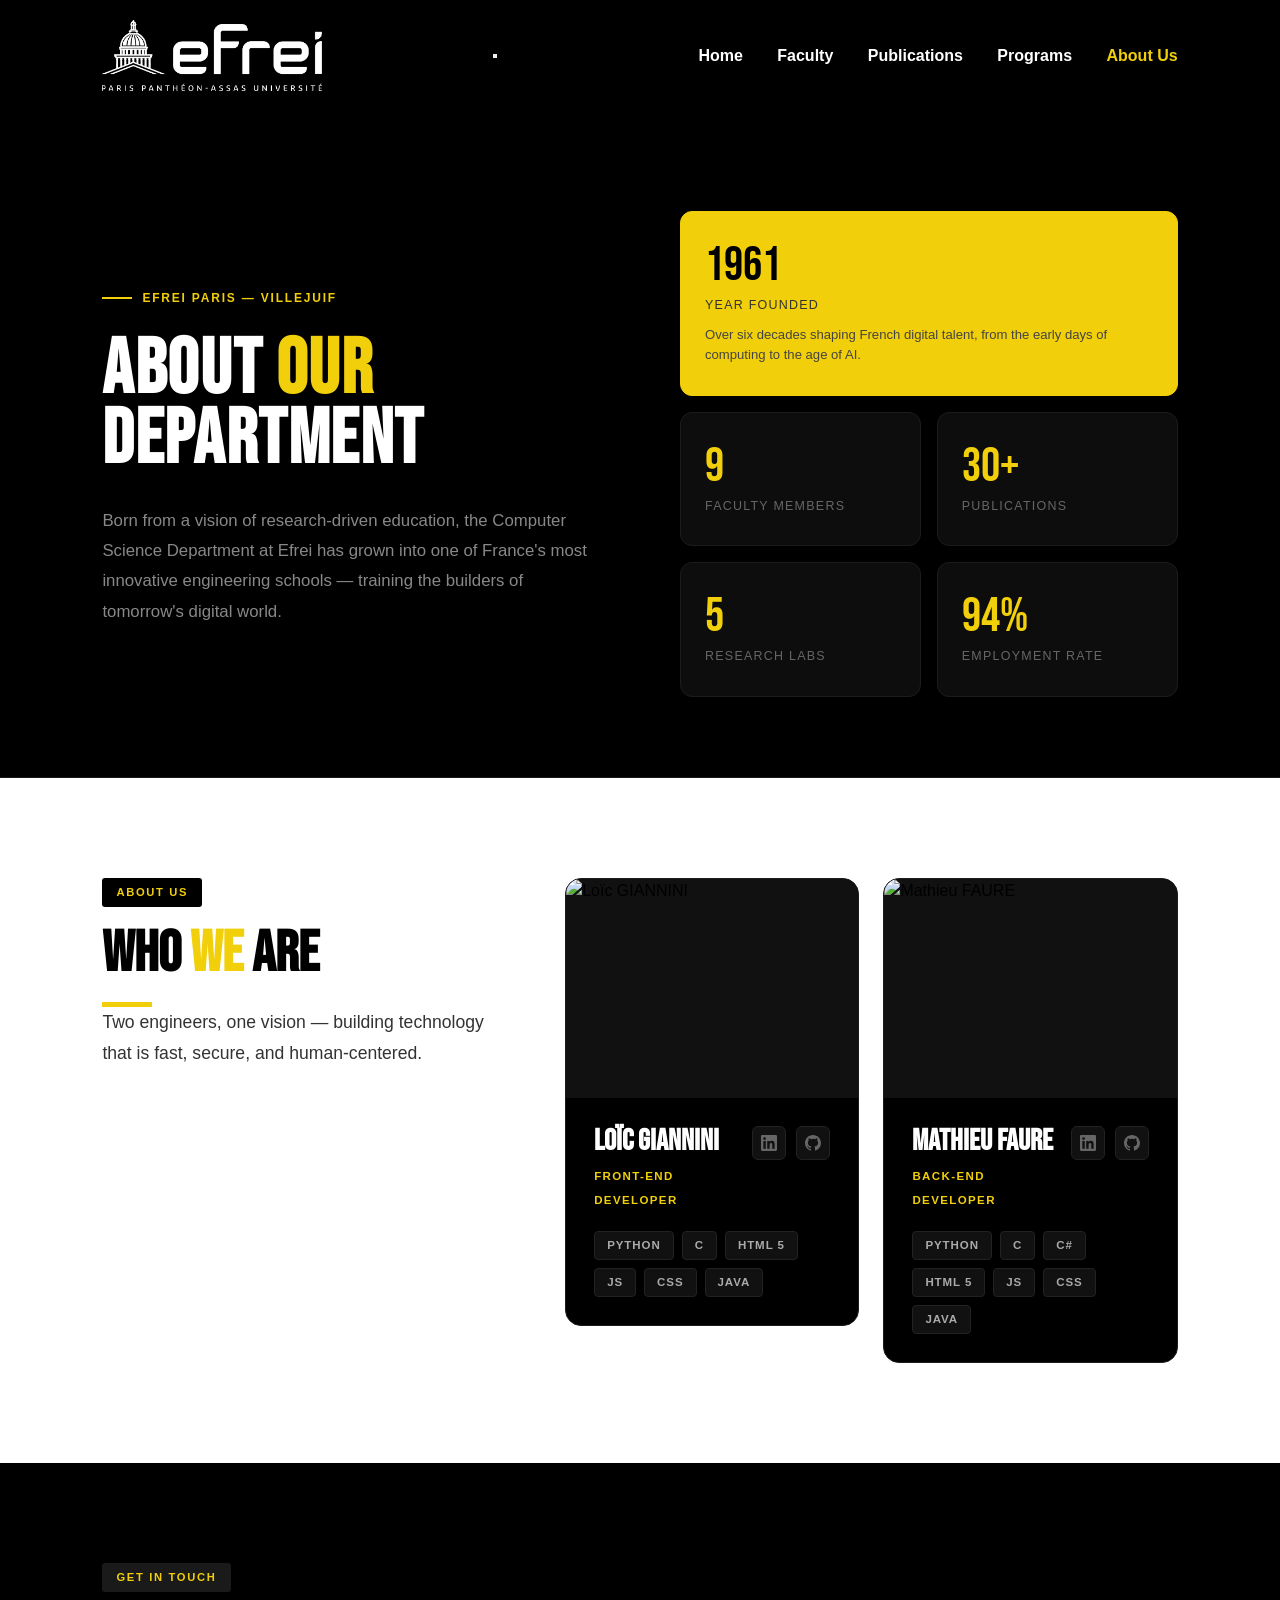
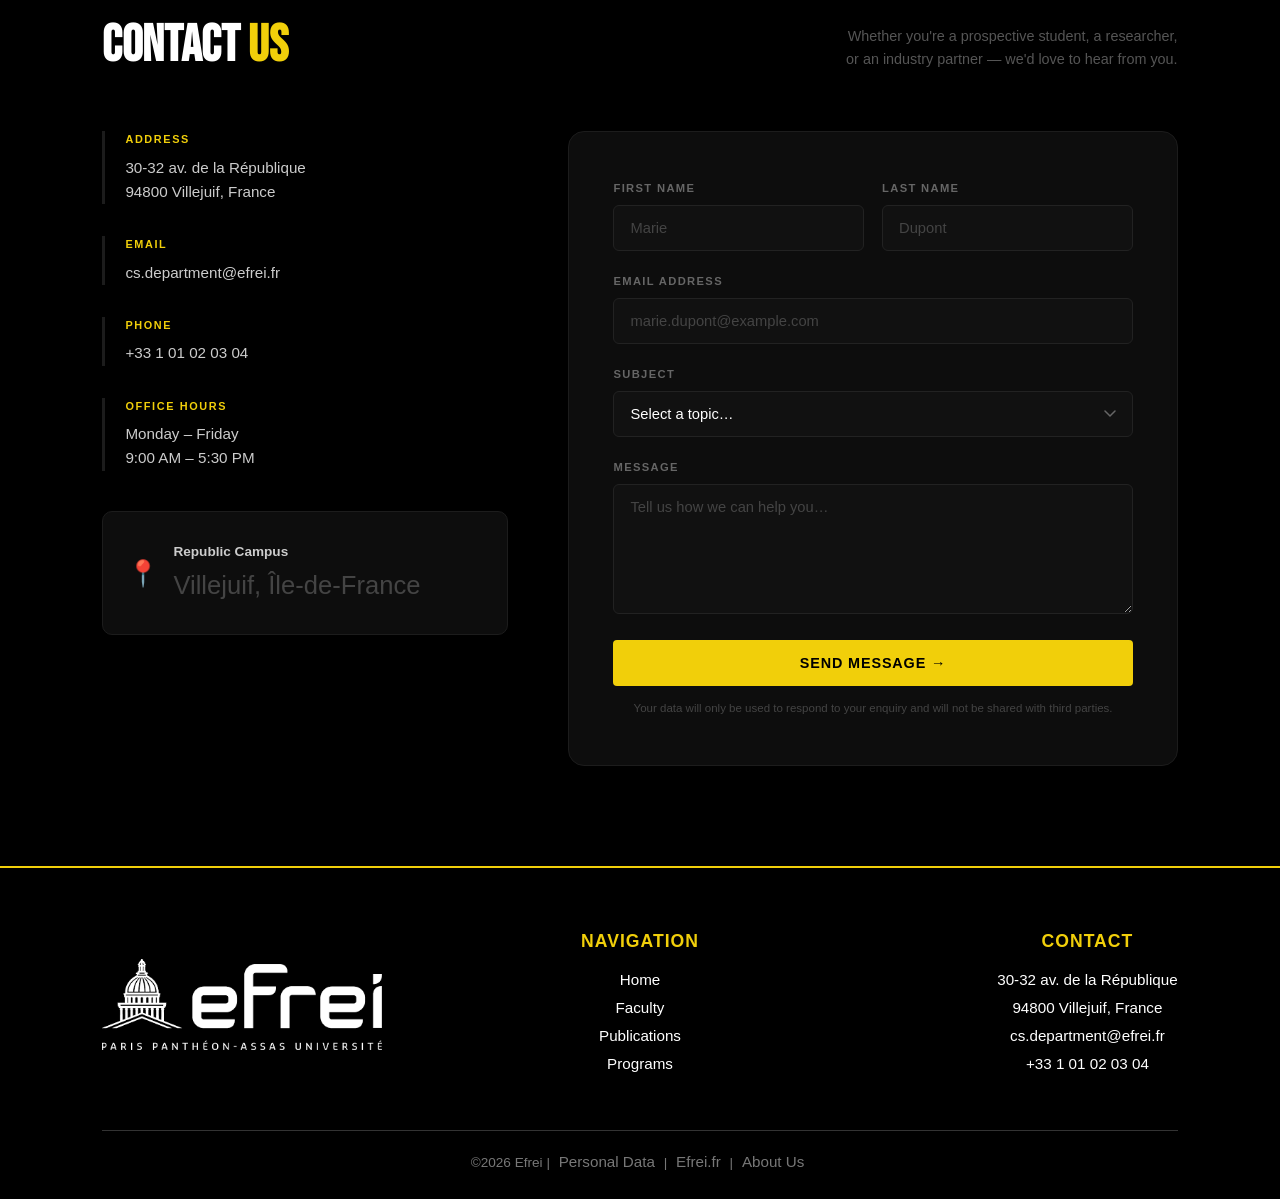
==== commit 13c92aec: "images for index.html" ====
--- a/html/about.html
+++ b/html/about.html
@@ -11,12 +11,17 @@
 <!-- ══ HEADER ══ -->
 <header class="header">
     <img class="logo-efrei" src="../img/logoEfrei.png" alt="Efrei Logo" />
-    <nav class="navbar">
-        <a href="index.html">Home</a>
-        <a href="faculty.html">Faculty</a>
-        <a href="publications.html">Publications</a>
-        <a href="programs.html">Programs</a>
-        <a href="about.html" class="active">About Us</a>
+    <button class="hamburger-btn" id="hamburger" aria-label="Toggle navigation" aria-expanded="false">
+        <span></span>
+        <span></span>
+        <span></span>
+    </button>
+    <nav class="navbar" id="mobile-nav">
+        <a href="index.html"><i class="ti ti-home"></i> Home</a>
+        <a href="faculty.html"><i class="ti ti-users"></i> Faculty</a>
+        <a href="publications.html"><i class="ti ti-file-text"></i> Publications</a>
+        <a href="programs.html"><i class="ti ti-book"></i> Programs</a>
+        <a href="about.html" class="active"><i class="ti ti-info-circle"></i> About Us</a>
     </nav>
 </header>
 
@@ -75,16 +80,15 @@
 
         <div class="team-grid">
 
-            <!-- Jon -->
             <div class="team-card">
                 <div class="team-card-photo">
-                    <img src="../img/lolo.png" alt="Jon Floco">
+                    <img src="../img/lolo.png" alt="Loïc GIANNINI">
                     <div class="team-card-photo-fallback">JF</div>
                 </div>
                 <div class="team-card-body">
                     <div class="team-card-header">
                         <div>
-                            <h3 class="team-card-name">Jon Floco</h3>
+                            <h3 class="team-card-name">Loïc GIANNINI</h3>
                             <span class="team-card-role">Front-End Developer</span>
                         </div>
                         <div class="team-card-socials">
@@ -107,16 +111,15 @@
                 </div>
             </div>
 
-            <!-- Frank -->
             <div class="team-card">
                 <div class="team-card-photo">
-                    <img src="../img/mat.png" alt="Frank Jouna">
+                    <img src="../img/mat.png" alt="Mathieu FAURE">
                     <div class="team-card-photo-fallback">FJ</div>
                 </div>
                 <div class="team-card-body">
                     <div class="team-card-header">
                         <div>
-                            <h3 class="team-card-name">Frank Jouna</h3>
+                            <h3 class="team-card-name">Mathieu FAURE</h3>
                             <span class="team-card-role">Back-End Developer</span>
                         </div>
                         <div class="team-card-socials">
@@ -272,6 +275,7 @@
 </footer>
 
 <script src="../js/scriptAbout.js"></script>
+<script src="../js/scriptHeader.js"></script>
 
 </body>
 </html>
